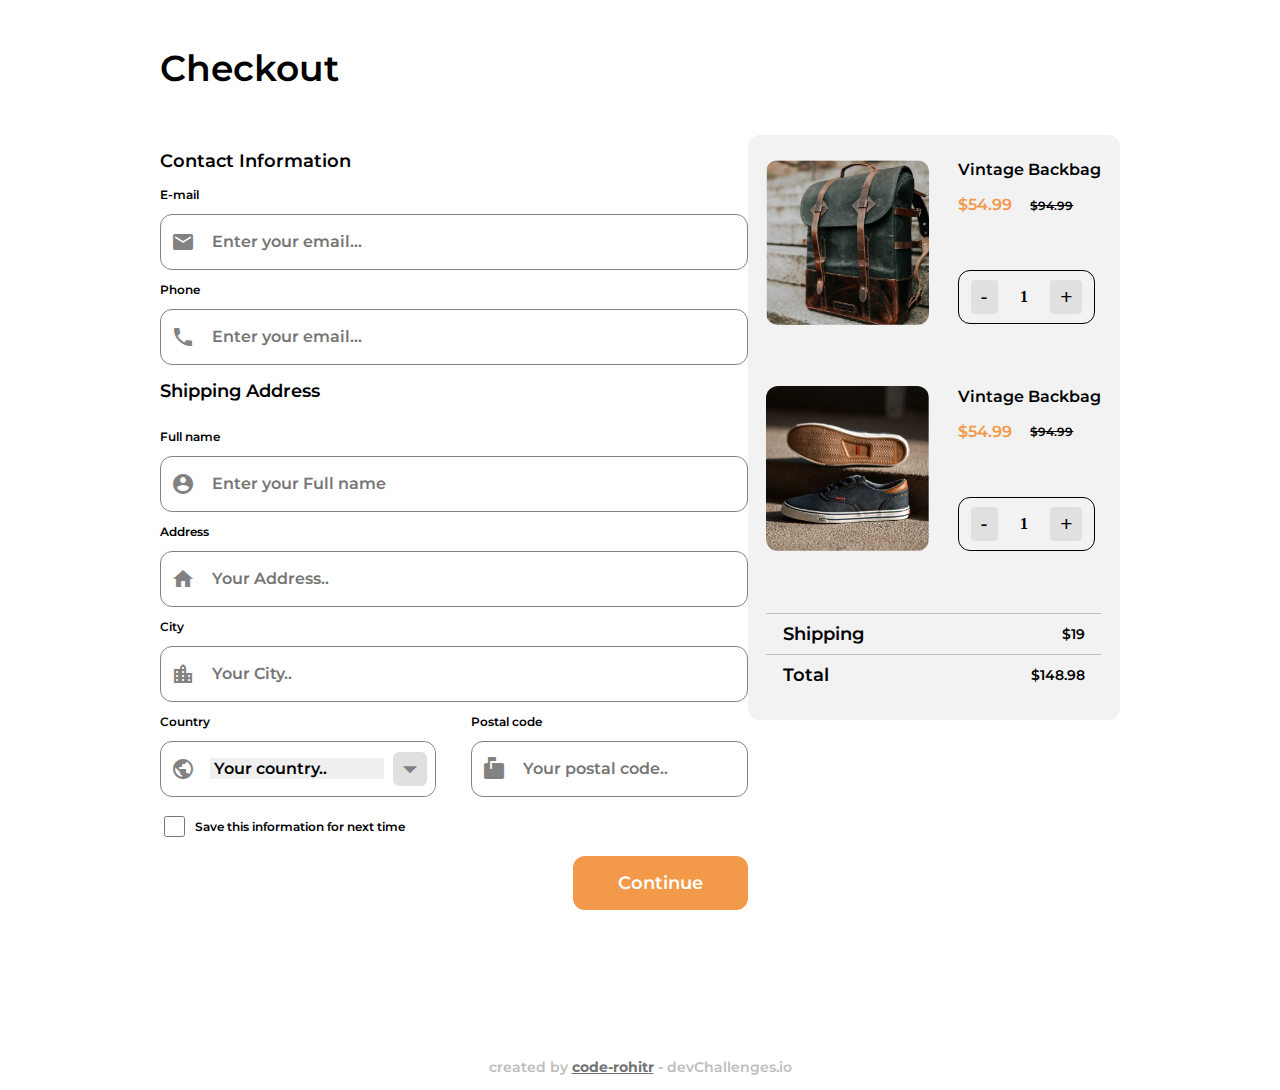
==== Checkout Page/index.html @ 4cf3b7c0 "Complete UI" ====
<!DOCTYPE html>
<html lang="en">

<head>
    <meta charset="UTF-8">
    <meta http-equiv="X-UA-Compatible" content="IE=edge">
    <meta name="viewport" content="width=device-width, initial-scale=1.0">
    <title>Checkout Page</title>

    <!-- CSS stylesheet -->
    <link rel="stylesheet" href="./style.css">

    <!-- js link -->
    <script src="./main.js" defer></script>

    <!-- google fonts icon CDN -->
    <link href="https://fonts.googleapis.com/icon?family=Material+Icons" rel="stylesheet">
</head>

<body>


    <!-- HEADER SECTION -->
    <section class="header">
        <h1>Checkout</h1>
    </section>

    <!-- BODY SECTION -->
    <section class="body">

        <!-- left section / the user-info section -->
        <section class="user-info">

            <!-- Contact Information -->
            <section class="contact-container info-heading">

                <!-- Contact information heading -->
                <h2>Contact Information</h2>

                <div class="contact-shipping-info">
                    <h3 class="input-label">E-mail</h3>
                    <div class="input-field">
                        <span class="material-icons">
                            email
                        </span>
                        <input type="text" placeholder="Enter your email...">
                    </div>
                </div>

                <div class="contact-info">
                    <h3 class="input-label">Phone</h3>
                    <div class="input-field">
                        <span class="material-icons">
                            phone
                        </span>
                        <input type="text" placeholder="Enter your email...">
                    </div>
                </div>


            </section>


            <!-- Shipping Address -->
            <section class="shipping-info info-heading">


                <!-- Shipping information heading -->
                <h2>Shipping Address</h2>

                <div class="shipping-grid">


                    <div class="shipping-grid-item">
                        <h3 class="input-label">Full name</h3>
                        <div class="input-field">
                            <span class="material-icons">
                                account_circle
                            </span>
                            <input type="text" placeholder="Enter your Full name">
                        </div>
                    </div>

                    <div class="shipping-grid-item">
                        <h3 class="input-label">Address</h3>
                        <div class="input-field">
                            <span class="material-icons">
                                home
                            </span>
                            <input type="text" placeholder="Your Address..">
                        </div>
                    </div>

                    <div class="shipping-grid-item">
                        <h3 class="input-label">City</h3>
                        <div class="input-field">
                            <span class="material-icons">
                                location_city
                            </span>
                            <input type="text" placeholder="Your City..">
                        </div>
                    </div>

                    <div class="shipping-grid-item">
                        <h3 class="input-label">Postal code</h3>
                        <div class="input-field">
                            <span class="material-icons">
                                markunread_mailbox
                            </span>
                            <input type="text" placeholder="Your postal code..">
                        </div>
                    </div>


                    <div class="shipping-grid-item">
                        <h3 class="input-label">Country</h3>
                        <div class="input-field">
                            <span class="material-icons">
                                public
                            </span>
                            <!-- <input type="text" placeholder="Your Country.."> -->
                            <select name="" class="country-select">
                                <option>Your country..</option>
                                <option>India</option>
                                <option>Canada</option>
                                <option>Australia</option>
                            </select>
                            <div class="custom-select">
                                <span class="material-icons">
                                    arrow_drop_down
                                </span>
                            </div>
                        </div>
                    </div>


                </div>
            </section>

            <!-- checkbox -->

            <div class="checkbox-button">

                <input type="checkbox">
                <p>Save this information for next time</p>
            </div>

            <div class="main-btn">
                <button>Continue</button>
            </div>

        </section>


        <!-- right section / product info -->

        <section class="item-info-container">

            <!-- saved item 1 -->
            <div class="savelater-item-container">
                <img src="./checkout-page-master/photo1.png" alt="">
                <div class="savelater-text-content">
                    <h3>Vintage Backbag</h3>
                    <div class="pricing">
                        <h5>$54.99</h5>
                        <h6>$94.99</h6>
                    </div>

                    <div class="quantity-container" id="one">
                        <button class="decrement btn">-</button>
                        <h4 class="quantity">1</h4>
                        <button class="increment btn">+</button>
                    </div>
                </div>
            </div>

            <!-- saved item 2 -->
            <div class="savelater-item-container">
                <img src="./checkout-page-master/photo2.png" alt="">
                <div class="savelater-text-content">
                    <h3>Vintage Backbag</h3>
                    <div class="pricing">
                        <h5>$54.99</h5>
                        <h6>$94.99</h6>
                    </div>

                    <div class="quantity-container" id="two">
                        <button class="decrement btn">-</button>
                        <h4 class="quantity">1</h4>
                        <button class="increment btn">+</button>
                    </div>
                </div>
            </div>

            <div class="total-billing">

                <div class="break-line"></div>
                <div class="shipping-cost total">
                    <h4>Shipping</h4>
                    <h5>$19</h5>
                </div>
                <div class="break-line"></div>
                <div class="total-cost total">
                    <h4>Total</h4>
                    <h5>$148.98</h5>
                </div>
            </div>

        </section>
    </section>

    <footer class="footer">
        <h5>created by <a href="#">code-rohitr</a> - devChallenges.io</h5>
    </footer>

</body>

</html>
---- Checkout Page/style.css ----
@import url('https://fonts.googleapis.com/css2?family=Montserrat:wght@300;400;500;600;700;800;900&display=swap');

/* font-family: 'Montserrat', sans-serif; */

html, body{
    overflow-x: hidden;
}

body{
    margin: 0px;
    padding: 0px;
}

a{
    color: inherit;
    text-decoration: none;
}



/* Header Section */

.header{
    height: 15vh;
    width: 75%;
    margin: 0px auto;
    display: flex;
    justify-content: left;
    align-items: center;
    /* border: 2px solid red; */
}

.header h1{
    font-family: Montserrat;
    font-style: normal;
    font-weight: 600;
    font-size: 36px;
    line-height: 44px;
    /* identical to box height */
}

/* Body Section */

.body{
    /* border: 2px solid red; */
    width: 75%;
    margin: 0px auto;
    display: flex;
    justify-content: center;
    align-items: flex-start;
    justify-content: space-between;

}


.info-heading h2{
    font-family: Montserrat;
    font-style: normal;
    font-weight: 600;
    font-size: 18px;
    line-height: 22px;
}


/* customer info */



.input-label{
    font-family: Montserrat;
    font-style: normal;
    font-weight: 600;   
    font-size: 12px;
    line-height: 15px;
}

.contact-info{
    /* border: 2px solid blue; */
    display: flex;
    justify-items: left;
    flex-direction: column;
    align-items: flex-start;
}

.input-field{
    /* border: 2px solid red; */
    /* width: 465px; */
    width: 100%;
    height: 56px;
    border: 1px solid #828282;
    box-sizing: border-box;
    border-radius: 12px;

    display: flex;
    align-items: center;
    justify-content: left;
    padding: 0px 10px;
    position: relative;

}

.input-field span{
    color: #828282;
    margin-right: 15px;
    user-select: none;
}

.input-field input{
    font-family: Montserrat;
    font-style: normal;
    font-weight: 600;
    font-size: 16px;
    line-height: 20px;
    border: none;
    outline: none;
    width: 100%;

}


/* shipping info */

.shipping-info{
    display: flex;
    align-items: flex-start;
    justify-content: left;
    flex-direction: column;
    /* width: 465px; */
}

.shipping-grid{
    display: grid;    
    grid-template-columns: 1fr 1fr;
    grid-template-rows: repeat(4, 1fr);
    grid-column-gap: 35px;
}

.shipping-grid-item:nth-child(1){
    grid-column: 1 / 3;
    grid-row: 1 / 2;
}

.shipping-grid-item:nth-child(2){
    grid-column: 1 / 3;
    grid-row: 2 / 3;
}

.shipping-grid-item:nth-child(3){
    grid-column: 1 / 3;
    grid-row: 3 / 4;
}

.shipping-grid-item:nth-child(4){
    grid-column: 1 / 2  ;
    grid-row: 3 / 4;
}

.shipping-grid-item:nth-child(4){
    grid-column: 2 / 3  ;
    grid-row: 4 / 5;
}

/* styling the dropdown */

.country-select{
    font-family: Montserrat;
    font-style: normal;
    font-weight: 600;
    font-size: 16px;
    line-height: 20px;   
    cursor: pointer;

    border: none;
    width: 100%;
    outline: none;

}

.custom-select{
    position: absolute;
    height: 100%;
    width: 3.2rem;
    right: 0px;
    top: 0px;
    background-color: white;
    pointer-events: none;
    border-radius: 12px;

    display: flex;
    align-items: center;
    justify-content: center;
}


.custom-select span{
    margin: 0;
    font-size: 34px;

    /* border: 2px solid red;    */
    border-radius: 6px;
    background-color: #E0E0E0;

}

.checkbox-button{
    display: flex;
    align-items: center;
    justify-content: left;
    margin-top: 10px;
}

.checkbox-button input[type="checkbox"]{
    height: 21px;
    width: 21px;
    margin-right: 10px;
    cursor: pointer;
}

.checkbox-button p{
    font-family: Montserrat;
    font-style: normal;
    font-weight: 600;
    font-size: 12px;
    line-height: 15px;
}


.main-btn{
    /* border: 2px solid red; */
    text-align: right;
    margin-top: 10px;
}

.main-btn button{
    background: #F2994A;
    border-radius: 12px;
    color: white;
    font-family: Montserrat;
    font-style: normal;
    font-weight: 600;
    font-size: 18px;
    line-height: 20px;
    padding: 17px 45px;
    border: none;
    cursor: pointer;
}




/* -------------------Right section / Product info------------------- */

/* item info container */

.item-info-container{
    width: 383px;
    height: 535px;
    background: #F2F2F2;
    border-radius: 12px;
    /* border: 2px solid red; */
    display: flex;
    align-items: center;
    justify-content: center;
    justify-content: space-between;
    flex-direction: column;
    padding: 25px 0;
}


.savelater-item-container{
    /* border: 2px solid red; */
    display: flex;
    align-items: center;
    justify-content: center;
    justify-content: space-between;
    width: 90%;
    margin: 0px auto;
    height: 164px;

}

.savelater-item-container img{
    height: 165px;
    /* border: 2px solid green; */
    border-radius: 12px;
}

.savelater-text-content{
    /* border: 2px solid red; */
    box-sizing: border-box;
    height: 100%;
    display: flex;
    align-items: flex-start;
    justify-content: center;
    flex-direction: column;
    justify-content: space-between;
    

}

.savelater-text-content h3{
    font-family: Montserrat;
    font-style: normal;
    font-weight: 600;
    font-size: 16px;
    line-height: 20px;
    margin: 0px;
}

.pricing{
    display: flex;
    align-items: center;
    justify-content: left;
    flex-direction: row;
    /* border: 2px solid blue; */
    width: 100%;
    /* justify-content: space-between; */
    margin-bottom: 40px;
}

.pricing h5{
    font-family: Montserrat;
    font-style: normal;
    font-weight: 600;
    font-size: 16px;
    line-height: 20px;
    margin: 0px;
    color: #F2994A;
}

.pricing h6{
    font-family: Montserrat;
    font-style: normal;
    margin: 0px;
    font-weight: 600;
    font-size: 12px;
    line-height: 15px;
    text-decoration-line: line-through;
    margin-left: 1.5em;
}


.quantity-container{
    /* border: 2px solid red; */
    display: flex;
    align-items: center;
    justify-content: center;
    width: 100%;
    justify-content: space-around;

    border: 1.5px solid black;
    border-radius: 12px;

    width: 134.25px;
    height: 52px;

}

/* total billing  */

.total-billing{
    /* border: 2px solid red; */
    width: 90%;
    margin: 0px auto;
    display: flex;
    flex-direction: column;
    align-items: center;
    justify-content: center;
    justify-content: space-between;

}


.btn{
    background-color: #E0E0E0;
    border-radius: 4px;
    border: none;
    padding: 5px 10px;
    cursor: pointer;
    font-size: 1.3rem;

}

.total{
    display: flex;
    align-items: center;
    justify-content: center;
    justify-content: space-between;
    width: 90%;
    /* border: 2px solid red; */
    height: 40px;
}

.break-line{
    background-color:#BDBDBD ;
    height: 1px;
    width: 100%;
}

.total h4{
    font-family: Montserrat;
    font-style: normal;
    font-weight: 600;
    font-size: 18px;
    line-height: 22px;
    margin: 0px;
}

.total h5{
    font-family: Montserrat;
    font-style: normal;
    font-weight: 600;
    font-size: 14px;
    line-height: 17px;
    text-align: right;
    margin: 0px;

}



/* footer section */

.footer{
    display: flex;
    align-items: center;
    justify-content: center;
    height: 5vh;
    /* border: 2px solid red; */
    margin-top: 15vh;
}

.footer h5{
    font-family: Montserrat;
    font-style: normal;
    font-weight: 600;
    font-size: 14px;
    line-height: 17px;
    /* identical to box height */

    text-align: center;
    color: #BDBDBD;
}

.footer a{
    text-decoration: underline;
    font-weight: 700;
    color: #727272;
}
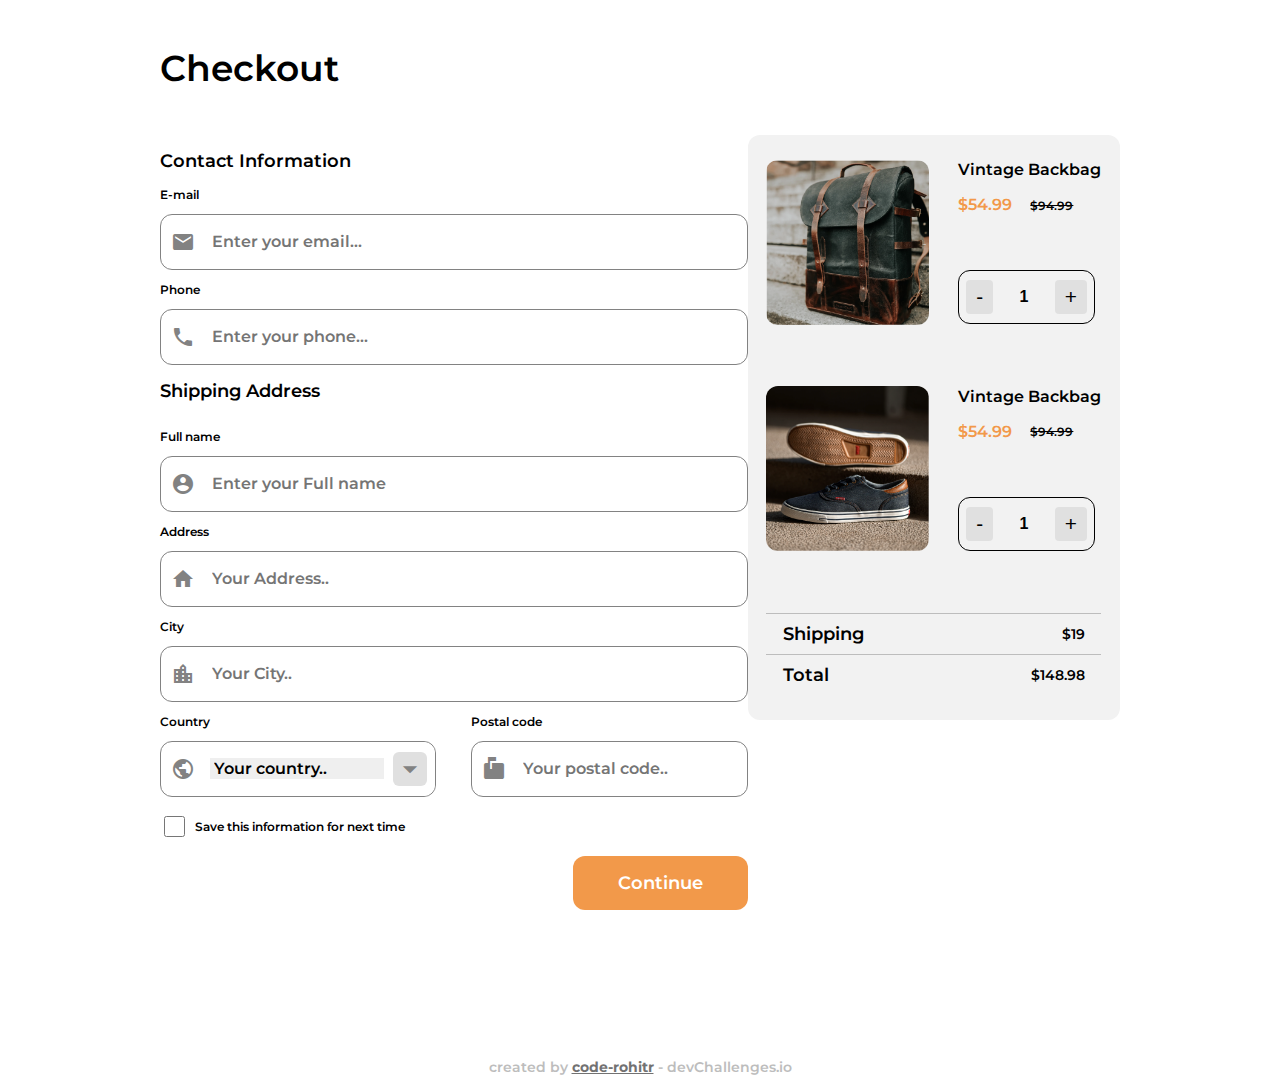
==== commit 462c4042: "added form validation using regex in input fields" ====
--- a/Checkout Page/index.html
+++ b/Checkout Page/index.html
@@ -11,7 +11,11 @@
     <link rel="stylesheet" href="./style.css">
 
     <!-- js link -->
-    <script src="./main.js" defer></script>
+    <!-- <script src="./main.js" defer></script> -->
+    <script src="./main2.js" defer></script>
+
+    <!-- regex js script -->
+    <script src="./regex.js" defer></script>
 
     <!-- google fonts icon CDN -->
     <link href="https://fonts.googleapis.com/icon?family=Material+Icons" rel="stylesheet">
@@ -23,7 +27,7 @@
     <!-- HEADER SECTION -->
     <section class="header">
         <h1>Checkout</h1>
-    </section>
+    </section> 
 
     <!-- BODY SECTION -->
     <section class="body">
@@ -43,7 +47,7 @@
                         <span class="material-icons">
                             email
                         </span>
-                        <input type="text" placeholder="Enter your email...">
+                        <input type="text" placeholder="Enter your email..." id="email">
                     </div>
                 </div>
 
@@ -53,7 +57,7 @@
                         <span class="material-icons">
                             phone
                         </span>
-                        <input type="text" placeholder="Enter your email...">
+                        <input type="text" placeholder="Enter your phone..." id="phone">
                     </div>
                 </div>
 
@@ -77,7 +81,7 @@
                             <span class="material-icons">
                                 account_circle
                             </span>
-                            <input type="text" placeholder="Enter your Full name">
+                            <input type="text" placeholder="Enter your Full name" id="name">
                         </div>
                     </div>
 
@@ -87,7 +91,7 @@
                             <span class="material-icons">
                                 home
                             </span>
-                            <input type="text" placeholder="Your Address..">
+                            <input type="text" placeholder="Your Address.." id="address">
                         </div>
                     </div>
 
@@ -97,7 +101,7 @@
                             <span class="material-icons">
                                 location_city
                             </span>
-                            <input type="text" placeholder="Your City..">
+                            <input type="text" placeholder="Your City.." id="city">
                         </div>
                     </div>
 
@@ -107,7 +111,7 @@
                             <span class="material-icons">
                                 markunread_mailbox
                             </span>
-                            <input type="text" placeholder="Your postal code..">
+                            <input type="text" placeholder="Your postal code.." id="postal">
                         </div>
                     </div>
 
@@ -168,7 +172,8 @@
 
                     <div class="quantity-container" id="one">
                         <button class="decrement btn">-</button>
-                        <h4 class="quantity">1</h4>
+                        <!-- <h4 class="quantity">1</h4> -->
+                        <input type="number" value="1" class="quantity">
                         <button class="increment btn">+</button>
                     </div>
                 </div>
@@ -186,7 +191,8 @@
 
                     <div class="quantity-container" id="two">
                         <button class="decrement btn">-</button>
-                        <h4 class="quantity">1</h4>
+                        <!-- <h4 class="quantity">1</h4> -->
+                        <input type="number" value="1" class="quantity">
                         <button class="increment btn">+</button>
                     </div>
                 </div>
--- a/Checkout Page/style.css
+++ b/Checkout Page/style.css
@@ -356,6 +356,24 @@
 
 }
 
+.quantity{
+    text-align: center;
+    background: none;
+    border: none;
+    font-weight: 600;
+    outline: none;
+    font-size: 16px;
+    width: 30px;
+}
+
+input::-webkit-outer-spin-button,
+input::-webkit-inner-spin-button{
+    -webkit-appearance: none;
+    margin: 0px;
+    padding: 0px;
+    -moz-appearance: textfield;
+}
+
 /* total billing  */
 
 .total-billing{
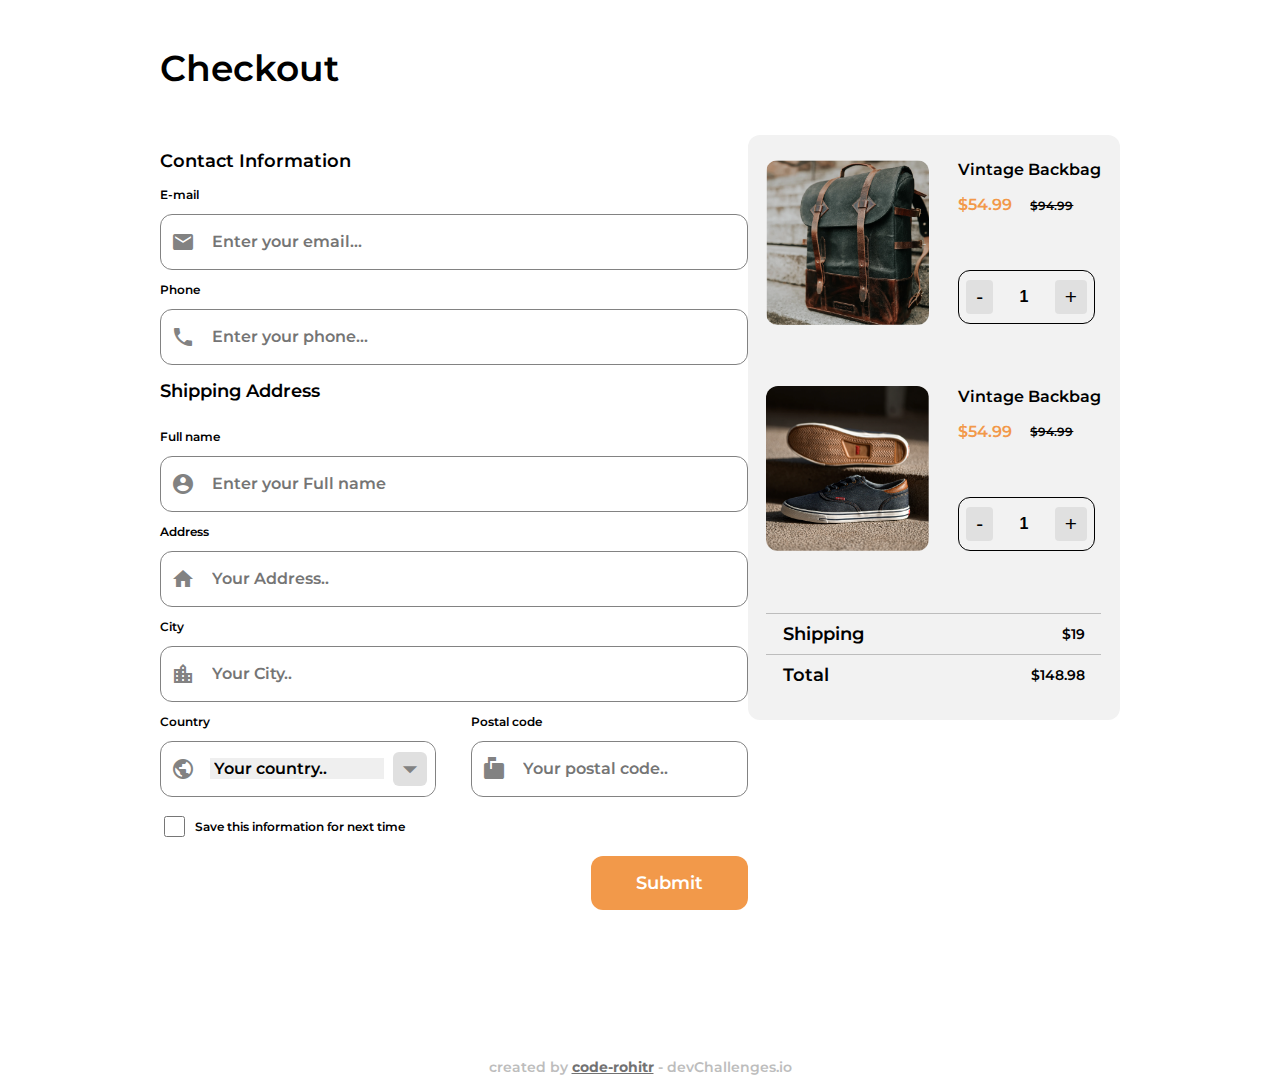
==== commit 15c000fd: "changed form validation from js to html" ====
--- a/Checkout Page/index.html
+++ b/Checkout Page/index.html
@@ -27,16 +27,24 @@
     <!-- HEADER SECTION -->
     <section class="header">
         <h1>Checkout</h1>
-    </section> 
+    </section>
 
     <!-- BODY SECTION -->
+
+
     <section class="body">
 
         <!-- left section / the user-info section -->
         <section class="user-info">
 
+            <form action="#">
+
+
             <!-- Contact Information -->
+
             <section class="contact-container info-heading">
+
+
 
                 <!-- Contact information heading -->
                 <h2>Contact Information</h2>
@@ -47,8 +55,9 @@
                         <span class="material-icons">
                             email
                         </span>
-                        <input type="text" placeholder="Enter your email..." id="email">
-                    </div>
+                            <input type="email" placeholder="Enter your email..." id="email">
+                            
+                        </div>
                 </div>
 
                 <div class="contact-info">
@@ -57,15 +66,19 @@
                         <span class="material-icons">
                             phone
                         </span>
-                        <input type="text" placeholder="Enter your phone..." id="phone">
-                    </div>
-                </div>
-
+                        <input type="tel" placeholder="Enter your phone..." id="phone">
+
+                    </div>
+                </div>
 
             </section>
 
 
+
             <!-- Shipping Address -->
+
+
+
             <section class="shipping-info info-heading">
 
 
@@ -92,6 +105,7 @@
                                 home
                             </span>
                             <input type="text" placeholder="Your Address.." id="address">
+
                         </div>
                     </div>
 
@@ -111,7 +125,7 @@
                             <span class="material-icons">
                                 markunread_mailbox
                             </span>
-                            <input type="text" placeholder="Your postal code.." id="postal">
+                            <input type="number" placeholder="Your postal code.." id="postal">
                         </div>
                     </div>
 
@@ -150,8 +164,11 @@
             </div>
 
             <div class="main-btn">
-                <button>Continue</button>
-            </div>
+                <!-- <button>Continue</button> -->
+                <input type="submit">
+            </div>
+
+        </form>
 
         </section>
 
@@ -215,6 +232,9 @@
         </section>
     </section>
 
+
+
+
     <footer class="footer">
         <h5>created by <a href="#">code-rohitr</a> - devChallenges.io</h5>
     </footer>
--- a/Checkout Page/style.css
+++ b/Checkout Page/style.css
@@ -231,7 +231,7 @@
     margin-top: 10px;
 }
 
-.main-btn button{
+.main-btn input{
     background: #F2994A;
     border-radius: 12px;
     color: white;
